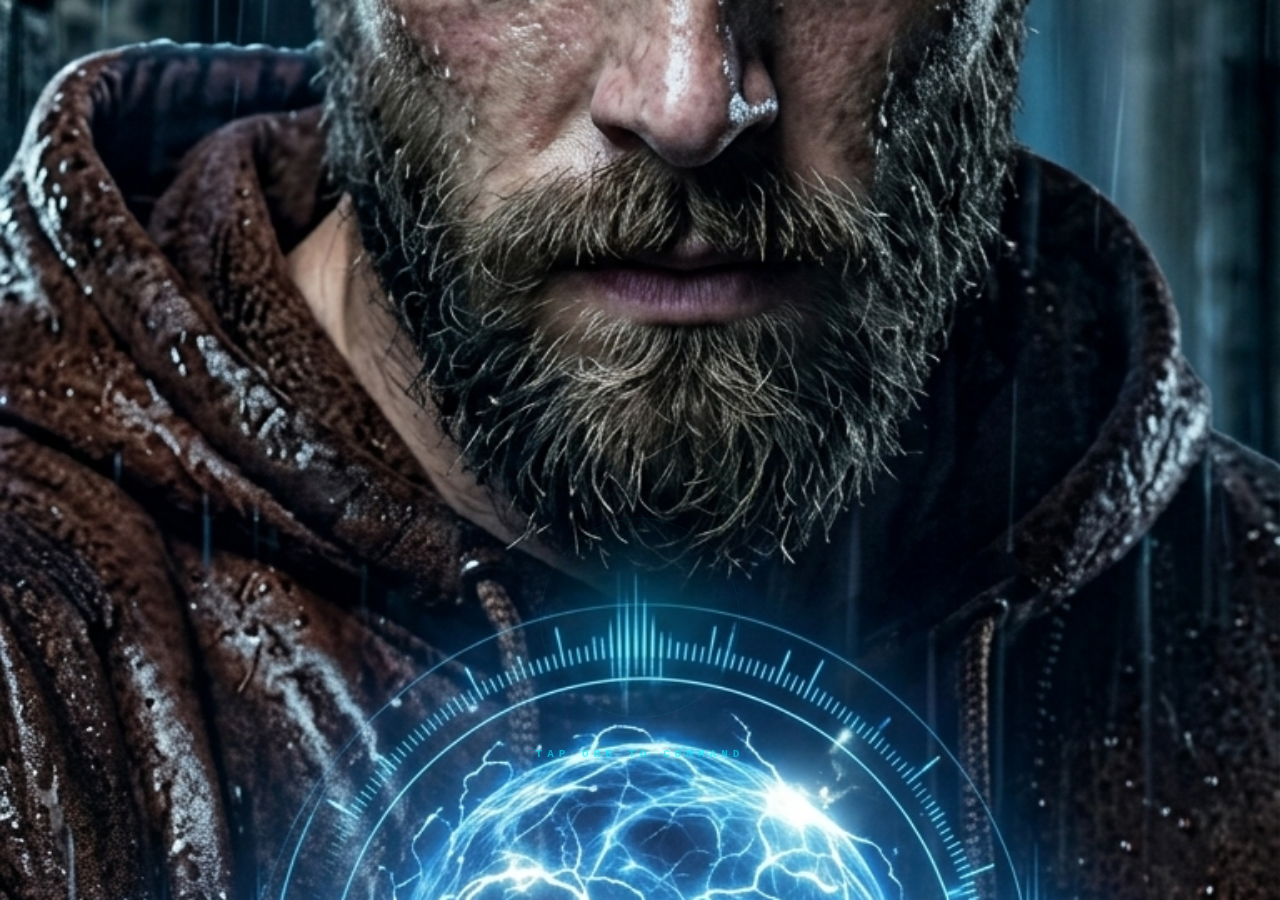
==== index.html @ aea7af68 "Update index.html" ====
<!DOCTYPE html>
<html lang="en">
<head>
    <meta charset="UTF-8">
    <meta name="viewport" content="width=device-width, initial-scale=1.0, maximum-scale=1.0, user-scalable=no">
    <title>FROST | COMMAND</title>
    <link rel="stylesheet" href="style.css">
</head>
<body class="landing-page vertical-crop">

    <div class="hud-center">
        <div id="orb" class="ice-hitbox"></div>
        
        <div id="chat-container">
            <div id="chat-message">TAP ORB TO COMMAND</div>
        </div>
    </div>

    <script src="script.js"></script>
</body>
</html>
---- style.css ----
* { margin: 0; padding: 0; box-sizing: border-box; }
body { background: #000; color: #fff; font-family: 'Inter', sans-serif; }

/* LANDING PAGE */
.landing-page.vertical-crop {
    background: #000 url('assets/iceman_bg1.png') no-repeat center center;
    background-size: cover;
    height: 100dvh; width: 100vw;
    overflow: hidden;
}

/* Container - Boosted z-index to stay on top */
.hud-center {
    position: absolute;
    top: 71%; 
    left: 50%;
    transform: translate(-50%, -50%);
    display: flex;
    flex-direction: column;
    align-items: center;
    width: 100%;
    z-index: 999; /* Ensure it sits above the background image */
    pointer-events: none; 
}

.ice-hitbox {
    width: 200px; 
    height: 200px;
    border-radius: 50%;
    background: radial-gradient(circle, rgba(0, 242, 255, 0.15) 0%, transparent 75%);
    cursor: pointer;
    pointer-events: auto; 
    transition: 0.4s ease;
    border: 1px solid rgba(0, 242, 255, 0.05); /* Very faint outer ring */
}

#chat-container {
    margin-top: 30px; /* Increased gap so it's clearly below the orb */
    text-align: center;
}

#chat-message {
    /* Different color: Electric Cyan to contrast the Deep Blue orb */
    color: #00f2ff; 
    opacity: 0.6; /* Higher opacity than before for visibility */
    font-size: 11px;
    font-weight: 900;
    letter-spacing: 5px; /* Wider spacing for elite HUD look */
    text-transform: uppercase;
    text-shadow: 0 0 15px rgba(0, 242, 255, 0.6);
    font-family: 'Courier New', Courier, monospace; /* Monospace feels more 'code' like */
}

@keyframes pulseTransparency {
    0%, 100% { opacity: 0.4; transform: scale(1); }
    50% { opacity: 0.8; transform: scale(1.05); }
}

/* UI THEME */
.bg-dark { background: radial-gradient(circle at top, #0a111a, #000); min-height: 100vh; padding: 20px; }
.ice-btn {
    background: #fff; color: #000; border: none; padding: 20px;
    width: 100%; border-radius: 50px; font-weight: 900; letter-spacing: 2px;
    margin-top: 20px; cursor: pointer; text-transform: uppercase;
}

.flow-step { display: none; text-align: center; }
.flow-step.active { display: flex; flex-direction: column; align-items: center; animation: fadeIn 0.5s ease; }
.preview-img { width: 100%; max-width: 300px; border-radius: 20px; margin-bottom: 20px; }
.progress-bar { width: 100%; height: 4px; background: rgba(255,255,255,0.1); margin: 20px 0; }
.fill { height: 100%; width: 0%; background: #78b4ff; transition: width 1s ease; box-shadow: 0 0 15px #78b4ff; }

@keyframes fadeIn { from { opacity: 0; filter: blur(10px); } to { opacity: 1; filter: blur(0); } }
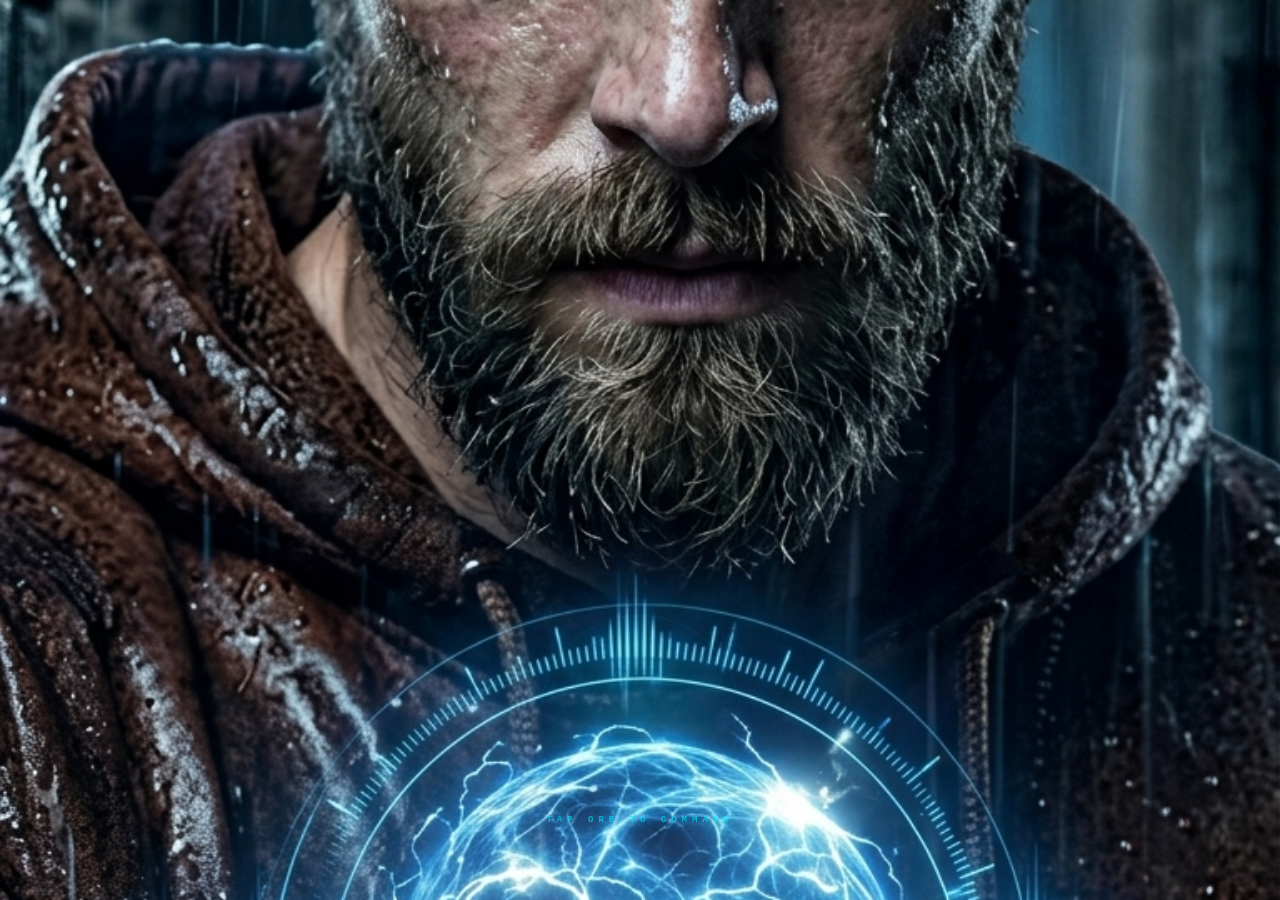
==== commit aeb278fe: "Update index.html" ====
--- a/index.html
+++ b/index.html
@@ -11,7 +11,6 @@
     <div class="hud-center">
         <div id="orb" class="ice-hitbox"></div>
         
-        <div id="chat-container">
             <div id="chat-message">TAP ORB TO COMMAND</div>
         </div>
     </div>
--- a/style.css
+++ b/style.css
@@ -12,7 +12,7 @@
 /* Container - Boosted z-index to stay on top */
 .hud-center {
     position: absolute;
-    top: 71%; 
+    top: 80%; 
     left: 50%;
     transform: translate(-50%, -50%);
     display: flex;
@@ -34,16 +34,11 @@
     border: 1px solid rgba(0, 242, 255, 0.05); /* Very faint outer ring */
 }
 
-#chat-container {
-    margin-top: 30px; /* Increased gap so it's clearly below the orb */
-    text-align: center;
-}
-
 #chat-message {
     /* Different color: Electric Cyan to contrast the Deep Blue orb */
     color: #00f2ff; 
     opacity: 0.6; /* Higher opacity than before for visibility */
-    font-size: 11px;
+    font-size: 9px;
     font-weight: 900;
     letter-spacing: 5px; /* Wider spacing for elite HUD look */
     text-transform: uppercase;
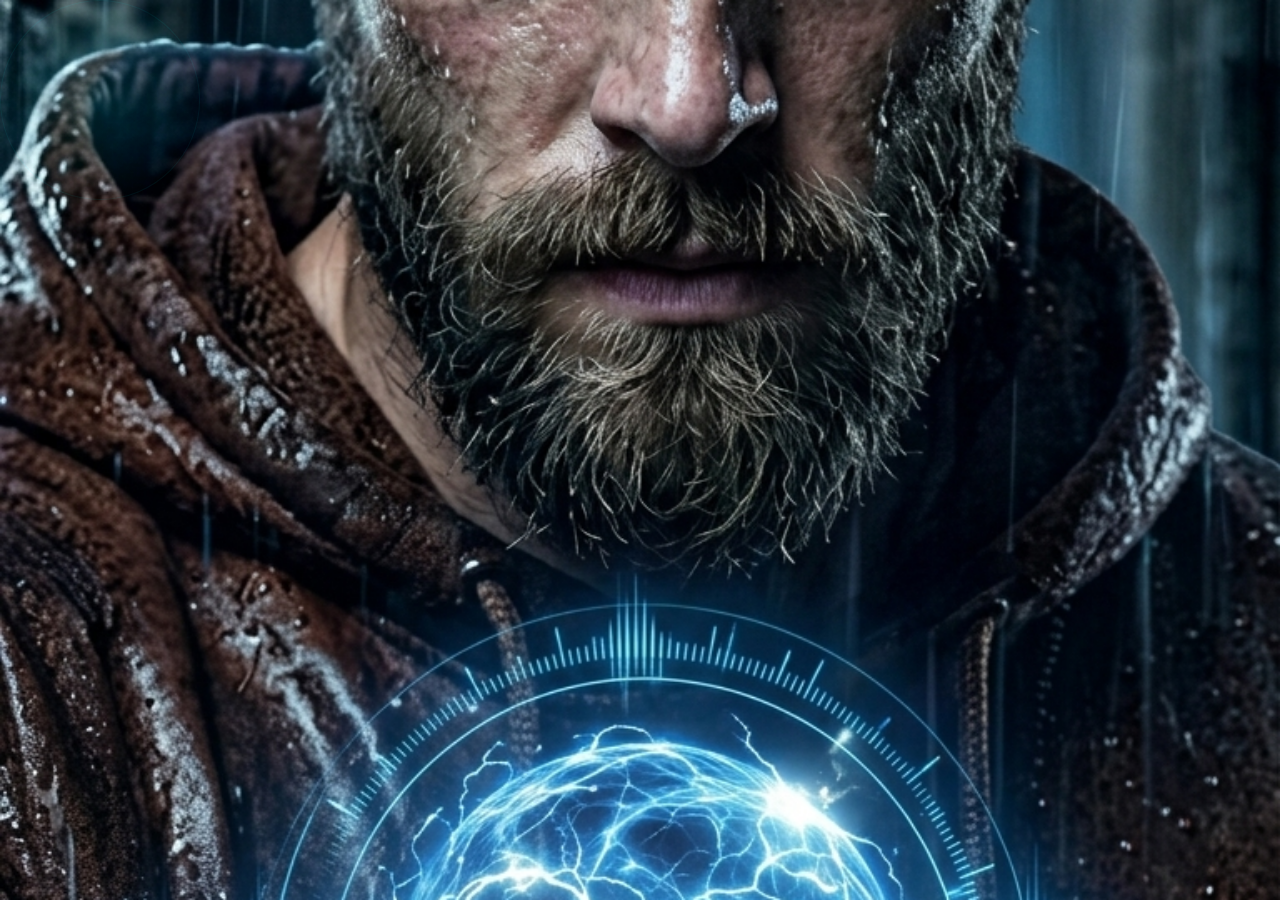
==== commit 9e436521: "Update index.html" ====
--- a/index.html
+++ b/index.html
@@ -8,12 +8,10 @@
 </head>
 <body class="landing-page vertical-crop">
 
-    <div class="hud-center">
+
         <div id="orb" class="ice-hitbox"></div>
         
-            <div id="chat-message">TAP ORB TO COMMAND</div>
-        </div>
-    </div>
+            <div id="chat
 
     <script src="script.js"></script>
 </body>
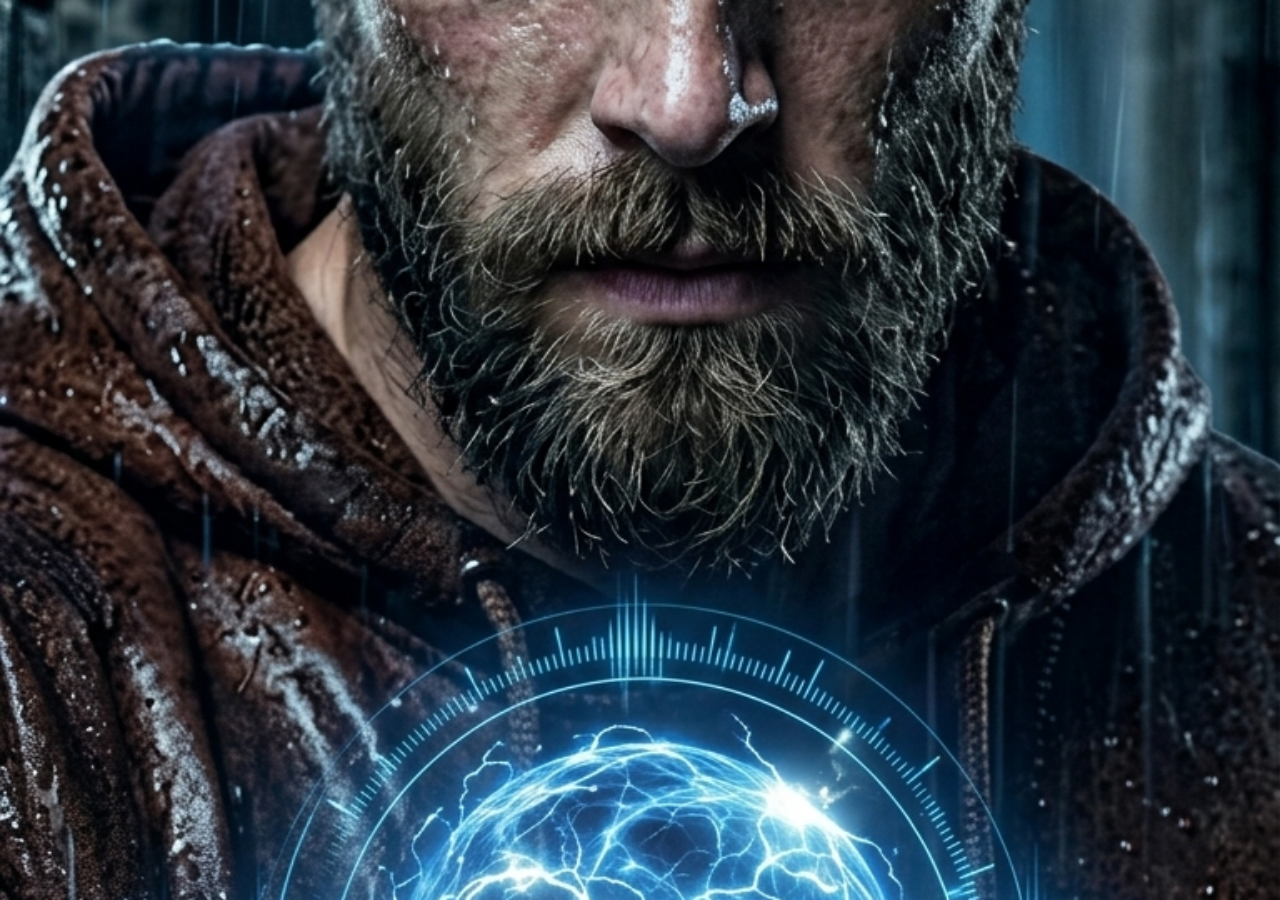
==== commit 5d4c768d: "Update index.html" ====
--- a/index.html
+++ b/index.html
@@ -7,11 +7,10 @@
     <link rel="stylesheet" href="style.css">
 </head>
 <body class="landing-page vertical-crop">
-
-
+    
         <div id="orb" class="ice-hitbox"></div>
-        
-            <div id="chat
+        <div id="chat"></div>
+    </div>
 
     <script src="script.js"></script>
 </body>
--- a/style.css
+++ b/style.css
@@ -8,42 +8,16 @@
     height: 100dvh; width: 100vw;
     overflow: hidden;
 }
-
-/* Container - Boosted z-index to stay on top */
-.hud-center {
+.ice-hitbox {
     position: absolute;
-    top: 80%; 
-    left: 50%;
-    transform: translate(-50%, -50%);
-    display: flex;
-    flex-direction: column;
-    align-items: center;
-    width: 100%;
-    z-index: 999; /* Ensure it sits above the background image */
-    pointer-events: none; 
-}
-
-.ice-hitbox {
-    width: 200px; 
-    height: 200px;
+    top: 65%;
+    left: 50%; 
+    transform: translate(-50%, -50%)
+    width: 180px; 
+    height: 180px;
     border-radius: 50%;
-    background: radial-gradient(circle, rgba(0, 242, 255, 0.15) 0%, transparent 75%);
+    z-index: 10;
     cursor: pointer;
-    pointer-events: auto; 
-    transition: 0.4s ease;
-    border: 1px solid rgba(0, 242, 255, 0.05); /* Very faint outer ring */
-}
-
-#chat-message {
-    /* Different color: Electric Cyan to contrast the Deep Blue orb */
-    color: #00f2ff; 
-    opacity: 0.6; /* Higher opacity than before for visibility */
-    font-size: 9px;
-    font-weight: 900;
-    letter-spacing: 5px; /* Wider spacing for elite HUD look */
-    text-transform: uppercase;
-    text-shadow: 0 0 15px rgba(0, 242, 255, 0.6);
-    font-family: 'Courier New', Courier, monospace; /* Monospace feels more 'code' like */
 }
 
 @keyframes pulseTransparency {
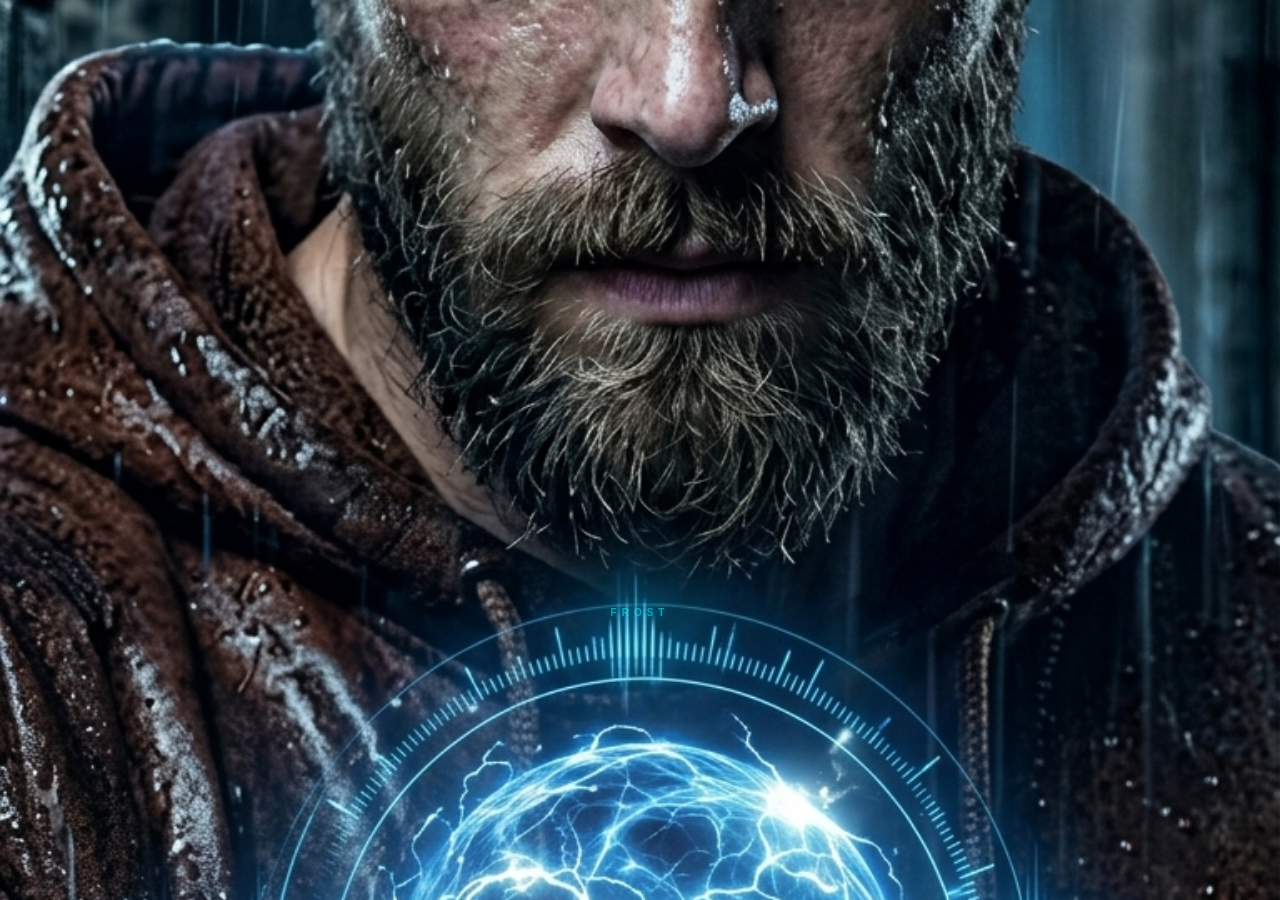
==== commit 73a5e681: "Update index.html" ====
--- a/index.html
+++ b/index.html
@@ -2,14 +2,15 @@
 <html lang="en">
 <head>
     <meta charset="UTF-8">
-    <meta name="viewport" content="width=device-width, initial-scale=1.0, maximum-scale=1.0, user-scalable=no">
+    <meta name="viewport" content="width=device-width, initial-scale=1.0">
     <title>FROST | COMMAND</title>
     <link rel="stylesheet" href="style.css">
 </head>
-<body class="landing-page vertical-crop">
-    
-        <div id="orb" class="ice-hitbox"></div>
-        <div id="chat"></div>
+<body class="landing-page">
+
+    <div id="orbTrigger" class="orb-container">
+        <div class="orb-hitbox"></div>
+        <span class="orb-text">FROST</span>
     </div>
 
     <script src="script.js"></script>
--- a/style.css
+++ b/style.css
@@ -1,42 +1,78 @@
+/* GLOBAL RESET & THEME */
 * { margin: 0; padding: 0; box-sizing: border-box; }
-body { background: #000; color: #fff; font-family: 'Inter', sans-serif; }
-
-/* LANDING PAGE */
-.landing-page.vertical-crop {
-    background: #000 url('assets/iceman_bg1.png') no-repeat center center;
-    background-size: cover;
-    height: 100dvh; width: 100vw;
-    overflow: hidden;
-}
-.ice-hitbox {
-    position: absolute;
-    top: 65%;
-    left: 50%; 
-    transform: translate(-50%, -50%)
-    width: 180px; 
-    height: 180px;
-    border-radius: 50%;
-    z-index: 10;
-    cursor: pointer;
+:root {
+    --frost-blue: #00f2ff;
+    --deep-ice: #0a111a;
+    --text-shadow: 0 0 10px rgba(0, 242, 255, 0.7);
 }
 
-@keyframes pulseTransparency {
-    0%, 100% { opacity: 0.4; transform: scale(1); }
-    50% { opacity: 0.8; transform: scale(1.05); }
+body { 
+    background-color: #000; 
+    color: #fff; 
+    font-family: 'Inter', sans-serif; 
+    overflow-x: hidden;
 }
 
-/* UI THEME */
-.bg-dark { background: radial-gradient(circle at top, #0a111a, #000); min-height: 100vh; padding: 20px; }
-.ice-btn {
-    background: #fff; color: #000; border: none; padding: 20px;
-    width: 100%; border-radius: 50px; font-weight: 900; letter-spacing: 2px;
-    margin-top: 20px; cursor: pointer; text-transform: uppercase;
+/* LANDING PAGE - PORTRAIT FIX */
+.landing-page {
+    background: #000 url('assets/iceman_portrait.png') no-repeat center center;
+    background-size: cover;
+    height: 100dvh;
+    width: 100vw;
+    position: relative;
 }
 
-.flow-step { display: none; text-align: center; }
-.flow-step.active { display: flex; flex-direction: column; align-items: center; animation: fadeIn 0.5s ease; }
-.preview-img { width: 100%; max-width: 300px; border-radius: 20px; margin-bottom: 20px; }
-.progress-bar { width: 100%; height: 4px; background: rgba(255,255,255,0.1); margin: 20px 0; }
-.fill { height: 100%; width: 0%; background: #78b4ff; transition: width 1s ease; box-shadow: 0 0 15px #78b4ff; }
+/* THE ORB HITBOX - PRECISION ALIGNMENT */
+.orb-container {
+    position: absolute;
+    top: 68%; /* Precise alignment with the hand in the image */
+    left: 50%;
+    transform: translate(-50%, -50%);
+    width: 220px;
+    height: 220px;
+    display: flex;
+    align-items: center;
+    justify-content: center;
+    cursor: pointer;
+    z-index: 100;
+}
 
-@keyframes fadeIn { from { opacity: 0; filter: blur(10px); } to { opacity: 1; filter: blur(0); } }
+.orb-hitbox {
+    position: absolute;
+    width: 100%;
+    height: 100%;
+    border-radius: 50%;
+    background: radial-gradient(circle, rgba(0, 242, 255, 0.1) 0%, transparent 70%);
+    transition: all 0.5s cubic-bezier(0.2, 0.8, 0.2, 1);
+}
+
+.orb-container:active .orb-hitbox {
+    transform: scale(0.9);
+    background: radial-gradient(circle, rgba(0, 242, 255, 0.3) 0%, transparent 70%);
+}
+
+.orb-text {
+    font-size: 10px;
+    letter-spacing: 5px;
+    color: var(--frost-blue);
+    opacity: 0.6;
+    text-transform: uppercase;
+    font-weight: 900;
+    pointer-events: none;
+    text-shadow: var(--text-shadow);
+}
+
+/* PRODUCTS GRID */
+.bg-dark { background: radial-gradient(circle at top, var(--deep-ice), #000); min-height: 100vh; padding: 40px 20px; }
+.product-grid { display: grid; grid-template-columns: 1fr 1fr; gap: 15px; max-width: 600px; margin: 0 auto; }
+.product-card { background: rgba(255,255,255,0.03); padding: 10px; border-radius: 15px; border: 1px solid rgba(255,255,255,0.05); }
+.product-card img { width: 100%; border-radius: 10px; margin-bottom: 10px; }
+.ice-btn { width: 100%; padding: 12px; background: #fff; border: none; border-radius: 25px; font-weight: 800; cursor: pointer; text-transform: uppercase; font-size: 11px; }
+
+/* CHECKOUT FLOW */
+.flow-step { display: none; flex-direction: column; align-items: center; text-align: center; max-width: 400px; margin: 0 auto; animation: frostIn 0.8s forwards; }
+.flow-step.active { display: flex; }
+@keyframes frostIn { from { opacity: 0; filter: blur(10px); } to { opacity: 1; filter: blur(0); } }
+
+.progress-bar { width: 100%; height: 2px; background: rgba(255,255,255,0.1); margin: 30px 0; position: relative; }
+.progress-fill { height: 100%; width: 0%; background: var(--frost-blue); box-shadow: var(--text-shadow); transition: width 1s ease; }
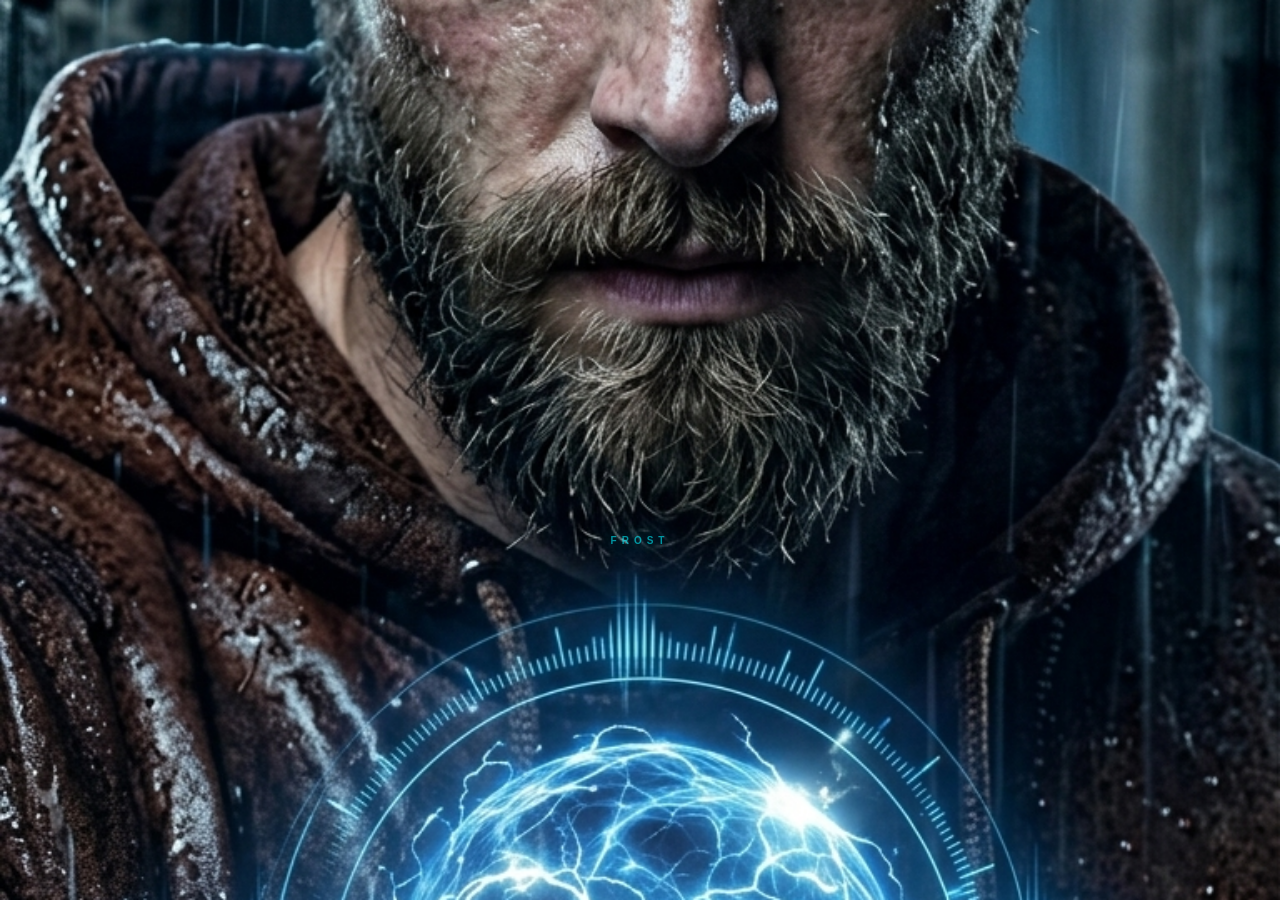
==== commit 76e514fb: "Update index.html" ====
--- a/index.html
+++ b/index.html
@@ -2,17 +2,15 @@
 <html lang="en">
 <head>
     <meta charset="UTF-8">
-    <meta name="viewport" content="width=device-width, initial-scale=1.0">
-    <title>FROST | COMMAND</title>
+    <meta name="viewport" content="width=device-width, initial-scale=1.0, maximum-scale=1.0, user-scalable=no">
+    <title>FROST | SYSTEM</title>
     <link rel="stylesheet" href="style.css">
 </head>
 <body class="landing-page">
-
     <div id="orbTrigger" class="orb-container">
         <div class="orb-hitbox"></div>
-        <span class="orb-text">FROST</span>
+        <span id="orbStatus" class="orb-text">FROST</span>
     </div>
-
     <script src="script.js"></script>
 </body>
 </html>
--- a/style.css
+++ b/style.css
@@ -1,38 +1,34 @@
-/* GLOBAL RESET & THEME */
-* { margin: 0; padding: 0; box-sizing: border-box; }
-:root {
-    --frost-blue: #00f2ff;
-    --deep-ice: #0a111a;
-    --text-shadow: 0 0 10px rgba(0, 242, 255, 0.7);
+* { 
+    margin: 0; 
+    padding: 0; 
+    box-sizing: border-box; 
+    /* Fix: Removes the square gray tap box on mobile */
+    -webkit-tap-highlight-color: transparent; 
 }
 
-body { 
-    background-color: #000; 
-    color: #fff; 
-    font-family: 'Inter', sans-serif; 
-    overflow-x: hidden;
-}
+body { background: #000; color: #fff; font-family: 'Inter', sans-serif; overflow-x: hidden; }
 
-/* LANDING PAGE - PORTRAIT FIX */
+/* LANDING PAGE */
 .landing-page {
     background: #000 url('assets/iceman_portrait.png') no-repeat center center;
     background-size: cover;
     height: 100dvh;
     width: 100vw;
-    position: relative;
+    display: flex;
+    justify-content: center;
 }
 
-/* THE ORB HITBOX - PRECISION ALIGNMENT */
 .orb-container {
     position: absolute;
-    top: 68%; /* Precise alignment with the hand in the image */
+    /* ADJUST THIS: Lower % moves it UP, Higher % moves it DOWN */
+    top: 60%; 
     left: 50%;
     transform: translate(-50%, -50%);
-    width: 220px;
-    height: 220px;
+    width: 200px;
+    height: 200px;
     display: flex;
+    justify-content: center;
     align-items: center;
-    justify-content: center;
     cursor: pointer;
     z-index: 100;
 }
@@ -42,37 +38,33 @@
     width: 100%;
     height: 100%;
     border-radius: 50%;
-    background: radial-gradient(circle, rgba(0, 242, 255, 0.1) 0%, transparent 70%);
-    transition: all 0.5s cubic-bezier(0.2, 0.8, 0.2, 1);
-}
-
-.orb-container:active .orb-hitbox {
-    transform: scale(0.9);
-    background: radial-gradient(circle, rgba(0, 242, 255, 0.3) 0%, transparent 70%);
+    background: transparent; /* Totally invisible as requested */
 }
 
 .orb-text {
+    color: #00f2ff;
     font-size: 10px;
+    font-weight: 900;
     letter-spacing: 5px;
-    color: var(--frost-blue);
+    text-transform: uppercase;
+    text-shadow: 0 0 15px rgba(0, 242, 255, 0.8);
     opacity: 0.6;
-    text-transform: uppercase;
-    font-weight: 900;
     pointer-events: none;
-    text-shadow: var(--text-shadow);
 }
 
-/* PRODUCTS GRID */
-.bg-dark { background: radial-gradient(circle at top, var(--deep-ice), #000); min-height: 100vh; padding: 40px 20px; }
-.product-grid { display: grid; grid-template-columns: 1fr 1fr; gap: 15px; max-width: 600px; margin: 0 auto; }
-.product-card { background: rgba(255,255,255,0.03); padding: 10px; border-radius: 15px; border: 1px solid rgba(255,255,255,0.05); }
+/* UI THEME */
+.bg-dark { background: radial-gradient(circle at top, #0a111a, #000); min-height: 100vh; padding: 40px 20px; }
+.product-grid { display: grid; grid-template-columns: 1fr 1fr; gap: 15px; max-width: 500px; margin: 0 auto; }
+.product-card { background: rgba(255,255,255,0.03); border: 1px solid rgba(255,255,255,0.08); border-radius: 15px; padding: 10px; text-align: center; }
 .product-card img { width: 100%; border-radius: 10px; margin-bottom: 10px; }
-.ice-btn { width: 100%; padding: 12px; background: #fff; border: none; border-radius: 25px; font-weight: 800; cursor: pointer; text-transform: uppercase; font-size: 11px; }
+
+.frost-btn { width: 100%; padding: 15px; border-radius: 30px; border: none; font-weight: 800; cursor: pointer; background: #fff; color: #000; letter-spacing: 1px; text-transform: uppercase; }
+.frost-btn:active { transform: scale(0.95); }
 
 /* CHECKOUT FLOW */
-.flow-step { display: none; flex-direction: column; align-items: center; text-align: center; max-width: 400px; margin: 0 auto; animation: frostIn 0.8s forwards; }
-.flow-step.active { display: flex; }
-@keyframes frostIn { from { opacity: 0; filter: blur(10px); } to { opacity: 1; filter: blur(0); } }
+.flow-step { display: none; flex-direction: column; align-items: center; text-align: center; max-width: 400px; margin: 0 auto; }
+.flow-step.active { display: flex; animation: fadeIn 0.5s forwards; }
+@keyframes fadeIn { from { opacity: 0; } to { opacity: 1; } }
 
-.progress-bar { width: 100%; height: 2px; background: rgba(255,255,255,0.1); margin: 30px 0; position: relative; }
-.progress-fill { height: 100%; width: 0%; background: var(--frost-blue); box-shadow: var(--text-shadow); transition: width 1s ease; }
+.track-bar { width: 100%; height: 2px; background: rgba(255,255,255,0.1); margin: 30px 0; }
+.track-fill { height: 100%; width: 0%; background: #00f2ff; box-shadow: 0 0 15px #00f2ff; transition: width 1s ease; }
